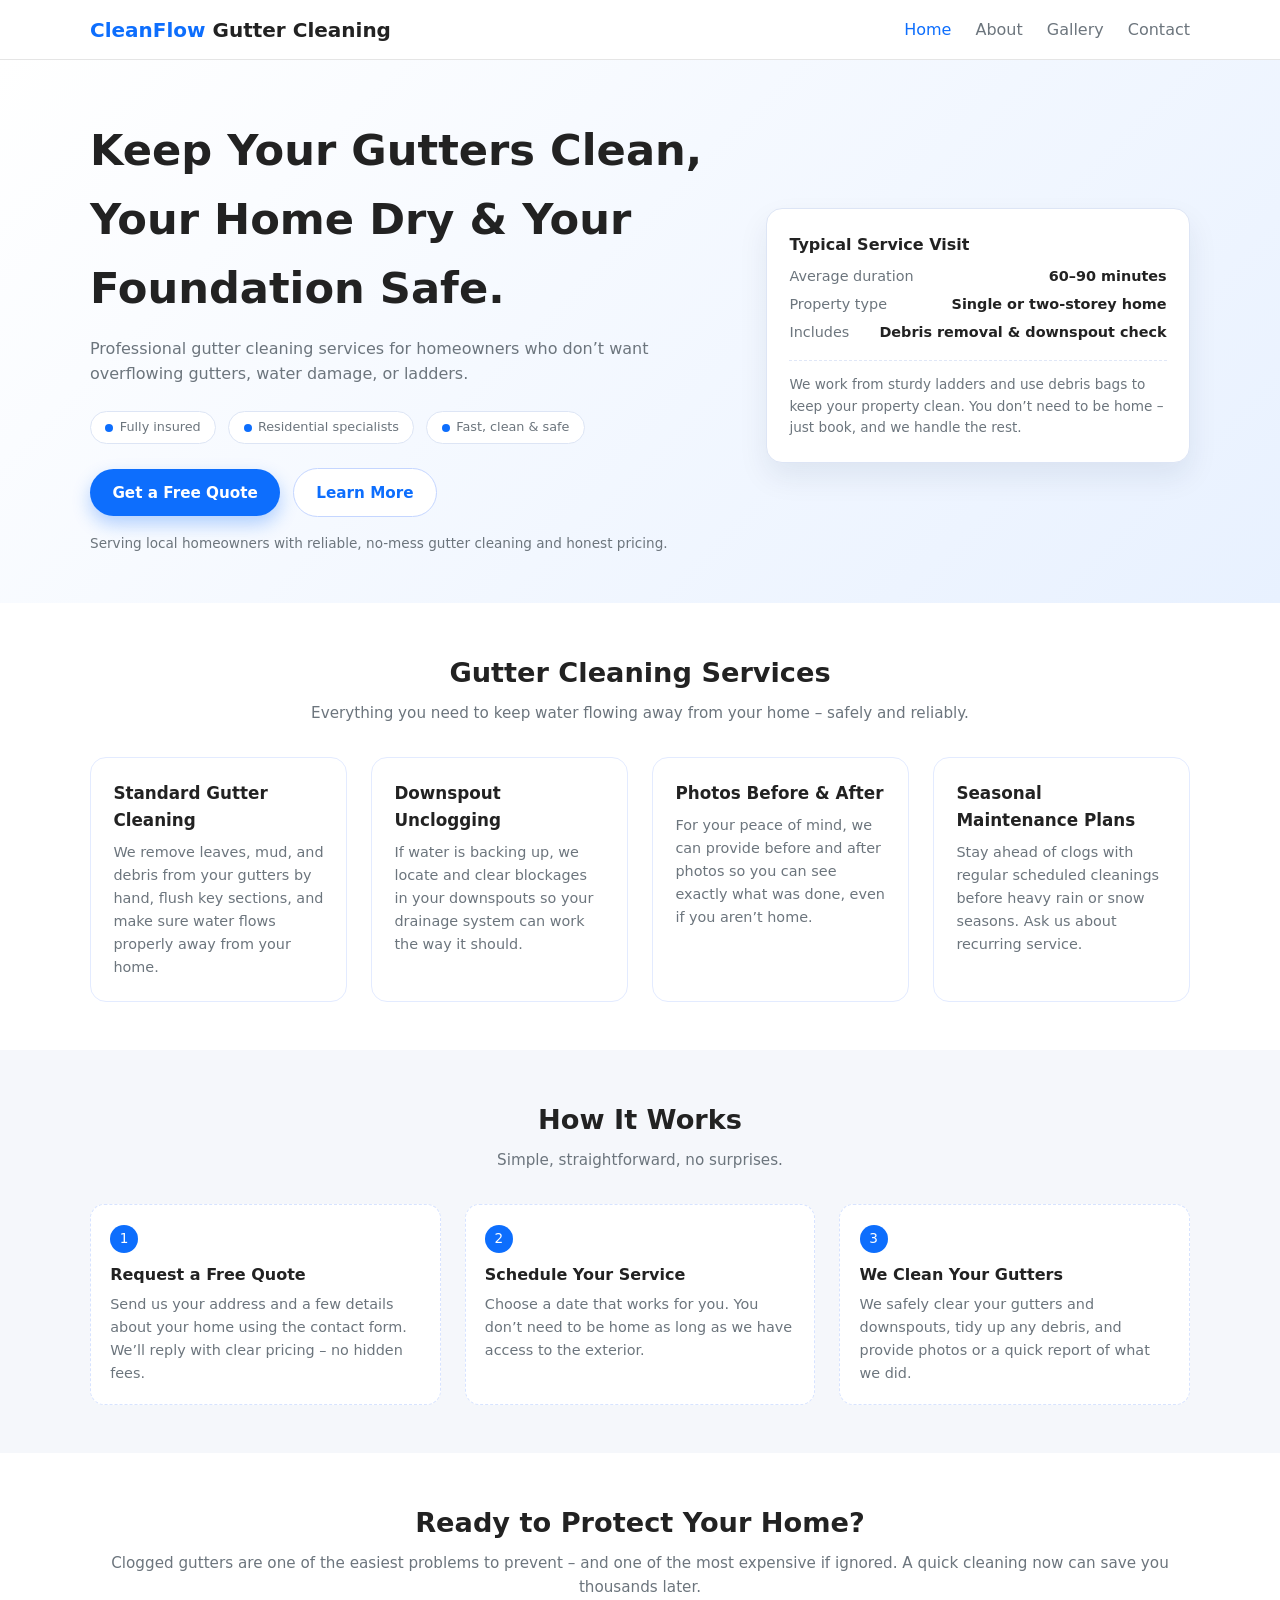
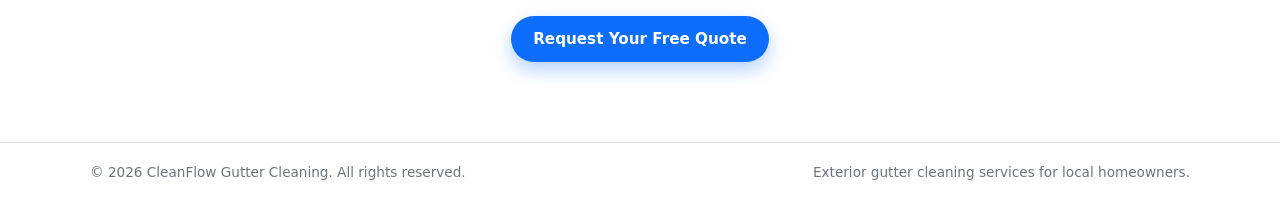
==== index.html @ 400c5cf8 "Add files via upload" ====
<!DOCTYPE html>
<html lang="en">
<head>
  <meta charset="UTF-8">
  <title>CleanFlow Gutter Cleaning | Professional Gutter Cleaning Services</title>
  <meta name="viewport" content="width=device-width, initial-scale=1">
  <meta name="description" content="Professional gutter cleaning services to protect your home from water damage. Fast, reliable, insured.">
  <link rel="stylesheet" href="style.css">
</head>
<body>
<header>
  <div class="container navbar">
    <div class="logo">CleanFlow <span>Gutter Cleaning</span></div>
    <nav>
      <ul>
        <li><a href="index.html" class="active">Home</a></li>
        <li><a href="about.html">About</a></li>
        <li><a href="gallery.html">Gallery</a></li>
        <li><a href="contact.html">Contact</a></li>
      </ul>
    </nav>
  </div>
</header>

<main>
  <!-- Hero -->
  <section class="hero">
    <div class="container hero-inner">
      <div>
        <h1>Keep Your Gutters Clean, Your Home Dry & Your Foundation Safe.</h1>
        <p class="hero-subtitle">
          Professional gutter cleaning services for homeowners who don’t want overflowing gutters,
          water damage, or ladders.
        </p>

        <div class="hero-badges">
          <div class="badge">
            <span class="badge-dot"></span> Fully insured
          </div>
          <div class="badge">
            <span class="badge-dot"></span> Residential specialists
          </div>
          <div class="badge">
            <span class="badge-dot"></span> Fast, clean & safe
          </div>
        </div>

        <div class="hero-cta">
          <a href="contact.html" class="btn btn-primary">Get a Free Quote</a>
          <a href="about.html" class="btn btn-outline">Learn More</a>
        </div>

        <p class="hero-note">
          Serving local homeowners with reliable, no-mess gutter cleaning and honest pricing.
        </p>
      </div>

      <aside class="hero-card">
        <div class="hero-card-title">Typical Service Visit</div>
        <div class="hero-card-line">
          <span class="label">Average duration</span>
          <span class="value">60–90 minutes</span>
        </div>
        <div class="hero-card-line">
          <span class="label">Property type</span>
          <span class="value">Single or two-storey home</span>
        </div>
        <div class="hero-card-line">
          <span class="label">Includes</span>
          <span class="value">Debris removal & downspout check</span>
        </div>
        <div class="hero-status">
          We work from sturdy ladders and use debris bags to keep your property clean.
          You don’t need to be home – just book, and we handle the rest.
        </div>
      </aside>
    </div>
  </section>

  <!-- Services -->
  <section class="section">
    <div class="container">
      <div class="section-title">
        <h2>Gutter Cleaning Services</h2>
        <p>Everything you need to keep water flowing away from your home – safely and reliably.</p>
      </div>

      <div class="services-grid">
        <div class="service-card">
          <h3>Standard Gutter Cleaning</h3>
          <p>
            We remove leaves, mud, and debris from your gutters by hand, flush key sections,
            and make sure water flows properly away from your home.
          </p>
        </div>
        <div class="service-card">
          <h3>Downspout Unclogging</h3>
          <p>
            If water is backing up, we locate and clear blockages in your downspouts so your drainage system
            can work the way it should.
          </p>
        </div>
        <div class="service-card">
          <h3>Photos Before & After</h3>
          <p>
            For your peace of mind, we can provide before and after photos so you can see exactly what was done,
            even if you aren’t home.
          </p>
        </div>
        <div class="service-card">
          <h3>Seasonal Maintenance Plans</h3>
          <p>
            Stay ahead of clogs with regular scheduled cleanings before heavy rain or snow seasons.
            Ask us about recurring service.
          </p>
        </div>
      </div>
    </div>
  </section>

  <!-- Process -->
  <section class="section section-light">
    <div class="container">
      <div class="section-title">
        <h2>How It Works</h2>
        <p>Simple, straightforward, no surprises.</p>
      </div>

      <div class="process-grid">
        <div class="process-step">
          <div class="process-step-number">1</div>
          <h3>Request a Free Quote</h3>
          <p>
            Send us your address and a few details about your home using the contact form.
            We’ll reply with clear pricing – no hidden fees.
          </p>
        </div>
        <div class="process-step">
          <div class="process-step-number">2</div>
          <h3>Schedule Your Service</h3>
          <p>
            Choose a date that works for you. You don’t need to be home as long as we have access to the exterior.
          </p>
        </div>
        <div class="process-step">
          <div class="process-step-number">3</div>
          <h3>We Clean Your Gutters</h3>
          <p>
            We safely clear your gutters and downspouts, tidy up any debris, and provide photos or a quick report
            of what we did.
          </p>
        </div>
      </div>
    </div>
  </section>

  <!-- CTA -->
  <section class="section">
    <div class="container">
      <div class="section-title">
        <h2>Ready to Protect Your Home?</h2>
        <p>
          Clogged gutters are one of the easiest problems to prevent – and one of the most expensive if ignored.
          A quick cleaning now can save you thousands later.
        </p>
        <p style="margin-top: 1rem;">
          <a href="contact.html" class="btn btn-primary">Request Your Free Quote</a>
        </p>
      </div>
    </div>
  </section>
</main>

<footer>
  <div class="container footer-inner">
    <span>© <span id="year"></span> CleanFlow Gutter Cleaning. All rights reserved.</span>
    <span>Exterior gutter cleaning services for local homeowners.</span>
  </div>
</footer>

<script>
  // Simple year auto-update
  document.getElementById('year').textContent = new Date().getFullYear();
</script>
</body>
</html>
---- style.css ----
/* General reset */
* {
  margin: 0;
  padding: 0;
  box-sizing: border-box;
}

:root {
  --primary: #0d6efd;
  --primary-dark: #0a4fb8;
  --light: #f5f7fb;
  --text: #222;
  --muted: #6c757d;
}

body {
  font-family: system-ui, -apple-system, BlinkMacSystemFont, "Segoe UI", sans-serif;
  color: var(--text);
  background-color: #ffffff;
  line-height: 1.6;
}

/* Layout utility */
.container {
  width: 90%;
  max-width: 1100px;
  margin: 0 auto;
}

/* Header / Nav */
header {
  background-color: #ffffff;
  border-bottom: 1px solid #e5e5e5;
  position: sticky;
  top: 0;
  z-index: 10;
}

.navbar {
  display: flex;
  align-items: center;
  justify-content: space-between;
  padding: 0.85rem 0;
}

.logo {
  font-weight: 700;
  font-size: 1.25rem;
  color: var(--primary);
}

.logo span {
  color: var(--text);
}

nav ul {
  list-style: none;
  display: flex;
  gap: 1.5rem;
}

nav a {
  text-decoration: none;
  color: var(--muted);
  font-weight: 500;
  transition: color 0.2s ease;
}

nav a:hover,
nav a.active {
  color: var(--primary);
}

/* Hero */
.hero {
  background: linear-gradient(135deg, #ffffff, #e8f1ff);
  padding: 3.5rem 0 3rem;
}

.hero-inner {
  display: grid;
  grid-template-columns: minmax(0, 1.5fr) minmax(0, 1fr);
  gap: 2.5rem;
  align-items: center;
}

.hero h1 {
  font-size: clamp(2.1rem, 4vw, 2.7rem);
  margin-bottom: 0.75rem;
}

.hero p.hero-subtitle {
  color: var(--muted);
  font-size: 1rem;
  margin-bottom: 1.5rem;
}

.hero-badges {
  display: flex;
  flex-wrap: wrap;
  gap: 0.75rem;
  margin-bottom: 1.5rem;
}

.badge {
  background-color: #ffffff;
  border-radius: 999px;
  padding: 0.35rem 0.9rem;
  font-size: 0.8rem;
  border: 1px solid #dde5f5;
  display: inline-flex;
  align-items: center;
  gap: 0.4rem;
  color: var(--muted);
}

.badge-dot {
  width: 8px;
  height: 8px;
  border-radius: 50%;
  background-color: var(--primary);
}

.hero-cta {
  display: flex;
  flex-wrap: wrap;
  gap: 0.8rem;
  align-items: center;
  margin-bottom: 1rem;
}

.btn {
  display: inline-flex;
  align-items: center;
  justify-content: center;
  padding: 0.7rem 1.4rem;
  border-radius: 999px;
  font-weight: 600;
  font-size: 0.95rem;
  text-decoration: none;
  cursor: pointer;
  border: none;
  transition: background-color 0.2s ease, transform 0.1s ease, box-shadow 0.1s ease;
}

.btn-primary {
  background-color: var(--primary);
  color: #ffffff;
  box-shadow: 0 8px 18px rgba(13, 110, 253, 0.3);
}

.btn-primary:hover {
  background-color: var(--primary-dark);
  transform: translateY(-1px);
  box-shadow: 0 10px 24px rgba(13, 110, 253, 0.35);
}

.btn-outline {
  background-color: #ffffff;
  color: var(--primary);
  border: 1px solid #c5d6ff;
}

.btn-outline:hover {
  background-color: #f0f3ff;
}

/* Hero secondary text */
.hero-note {
  font-size: 0.85rem;
  color: var(--muted);
}

/* Hero image block */
.hero-card {
  background-color: #ffffff;
  border-radius: 1rem;
  border: 1px solid #dde5f5;
  padding: 1.4rem;
  box-shadow: 0 14px 30px rgba(15, 35, 75, 0.08);
}

.hero-card-title {
  font-weight: 600;
  margin-bottom: 0.5rem;
}

.hero-card-line {
  display: flex;
  justify-content: space-between;
  margin-top: 0.3rem;
  font-size: 0.9rem;
}

.hero-card-line span.label {
  color: var(--muted);
}

.hero-card-line span.value {
  font-weight: 600;
}

.hero-status {
  margin-top: 1rem;
  padding-top: 0.8rem;
  border-top: 1px dashed #e0e7f7;
  font-size: 0.85rem;
  color: var(--muted);
}

/* Sections */
.section {
  padding: 3rem 0;
}

.section-light {
  background-color: var(--light);
}

.section-title {
  text-align: center;
  margin-bottom: 2rem;
}

.section-title h2 {
  font-size: 1.7rem;
  margin-bottom: 0.4rem;
}

.section-title p {
  color: var(--muted);
  font-size: 0.95rem;
}

/* Services */
.services-grid {
  display: grid;
  grid-template-columns: repeat(auto-fit, minmax(230px, 1fr));
  gap: 1.5rem;
}

.service-card {
  background-color: #ffffff;
  border-radius: 1rem;
  border: 1px solid #e3ebff;
  padding: 1.4rem;
}

.service-card h3 {
  margin-bottom: 0.4rem;
  font-size: 1.05rem;
}

.service-card p {
  color: var(--muted);
  font-size: 0.9rem;
}

/* Steps / Process */
.process-grid {
  display: grid;
  grid-template-columns: repeat(auto-fit, minmax(230px, 1fr));
  gap: 1.5rem;
}

.process-step {
  background-color: #ffffff;
  border-radius: 0.9rem;
  padding: 1.2rem;
  border: 1px dashed #d7e3ff;
}

.process-step-number {
  width: 28px;
  height: 28px;
  border-radius: 999px;
  background-color: var(--primary);
  color: #ffffff;
  font-size: 0.85rem;
  display: flex;
  align-items: center;
  justify-content: center;
  margin-bottom: 0.6rem;
}

.process-step h3 {
  font-size: 1rem;
  margin-bottom: 0.3rem;
}

.process-step p {
  font-size: 0.9rem;
  color: var(--muted);
}

/* About page */
.about-layout {
  display: grid;
  grid-template-columns: minmax(0, 1.4fr) minmax(0, 1fr);
  gap: 2.5rem;
  align-items: flex-start;
}

.about-highlight {
  background-color: #ffffff;
  border-radius: 1rem;
  border: 1px solid #e3e9fb;
  padding: 1.4rem;
}

.about-highlight h3 {
  margin-bottom: 0.6rem;
}

.about-highlight ul {
  list-style: none;
  padding-left: 0;
}

.about-highlight li {
  font-size: 0.9rem;
  color: var(--muted);
  margin-bottom: 0.4rem;
}

/* Contact page */
.contact-grid {
  display: grid;
  grid-template-columns: minmax(0, 1.4fr) minmax(0, 1fr);
  gap: 2.2rem;
  align-items: flex-start;
}

.contact-form {
  background-color: #ffffff;
  border-radius: 1rem;
  border: 1px solid #e3ebff;
  padding: 1.4rem;
}

.contact-form h2 {
  margin-bottom: 0.3rem;
}

.contact-form p {
  color: var(--muted);
  font-size: 0.9rem;
  margin-bottom: 1rem;
}

.form-row {
  display: flex;
  gap: 1rem;
}

.form-group {
  margin-bottom: 0.9rem;
  flex: 1;
}

label {
  display: block;
  font-size: 0.85rem;
  margin-bottom: 0.25rem;
  font-weight: 500;
}

input,
textarea {
  width: 100%;
  padding: 0.55rem 0.7rem;
  border-radius: 0.6rem;
  border: 1px solid #d3ddf3;
  font-size: 0.9rem;
  font-family: inherit;
  outline: none;
  transition: border-color 0.15s ease, box-shadow 0.15s ease;
}

input:focus,
textarea:focus {
  border-color: var(--primary);
  box-shadow: 0 0 0 1px rgba(13, 110, 253, 0.18);
}

textarea {
  min-height: 120px;
  resize: vertical;
}

/* Contact info */
.contact-info-box {
  background-color: var(--light);
  border-radius: 1rem;
  padding: 1.4rem;
  border: 1px solid #e3ebff;
}

.contact-info-box h3 {
  margin-bottom: 0.4rem;
}

.contact-info-box p {
  font-size: 0.9rem;
  color: var(--muted);
  margin-bottom: 0.6rem;
}

.contact-list {
  list-style: none;
  font-size: 0.9rem;
}

.contact-list li {
  margin-bottom: 0.4rem;
}

/* Gallery */
.gallery-grid {
  display: grid;
  grid-template-columns: repeat(auto-fit, minmax(220px, 1fr));
  gap: 1rem;
}

.gallery-item {
  background-color: #ffffff;
  border-radius: 0.9rem;
  overflow: hidden;
  border: 1px solid #e3ebff;
}

.gallery-image {
  background-color: #d3e4ff;
  height: 170px;
  display: flex;
  align-items: center;
  justify-content: center;
  color: #ffffff;
  font-weight: 600;
  font-size: 1rem;
}

.gallery-caption {
  padding: 0.7rem 0.9rem 0.9rem;
  font-size: 0.85rem;
  color: var(--muted);
}

/* Footer */
footer {
  border-top: 1px solid #e5e5e5;
  padding: 1.2rem 0;
  background-color: #ffffff;
  font-size: 0.85rem;
  color: var(--muted);
}

.footer-inner {
  display: flex;
  flex-wrap: wrap;
  justify-content: space-between;
  gap: 0.75rem;
}

/* Responsive */
@media (max-width: 840px) {
  .hero-inner,
  .about-layout,
  .contact-grid {
    grid-template-columns: 1fr;
  }

  nav ul {
    gap: 0.9rem;
  }

  .navbar {
    flex-wrap: wrap;
    gap: 0.5rem;
  }
}

@media (max-width: 600px) {
  .hero {
    padding-top: 2.6rem;
  }

  .hero-cta {
    flex-direction: column;
    align-items: flex-start;
  }

  .footer-inner {
    flex-direction: column;
    align-items: flex-start;
  }
}
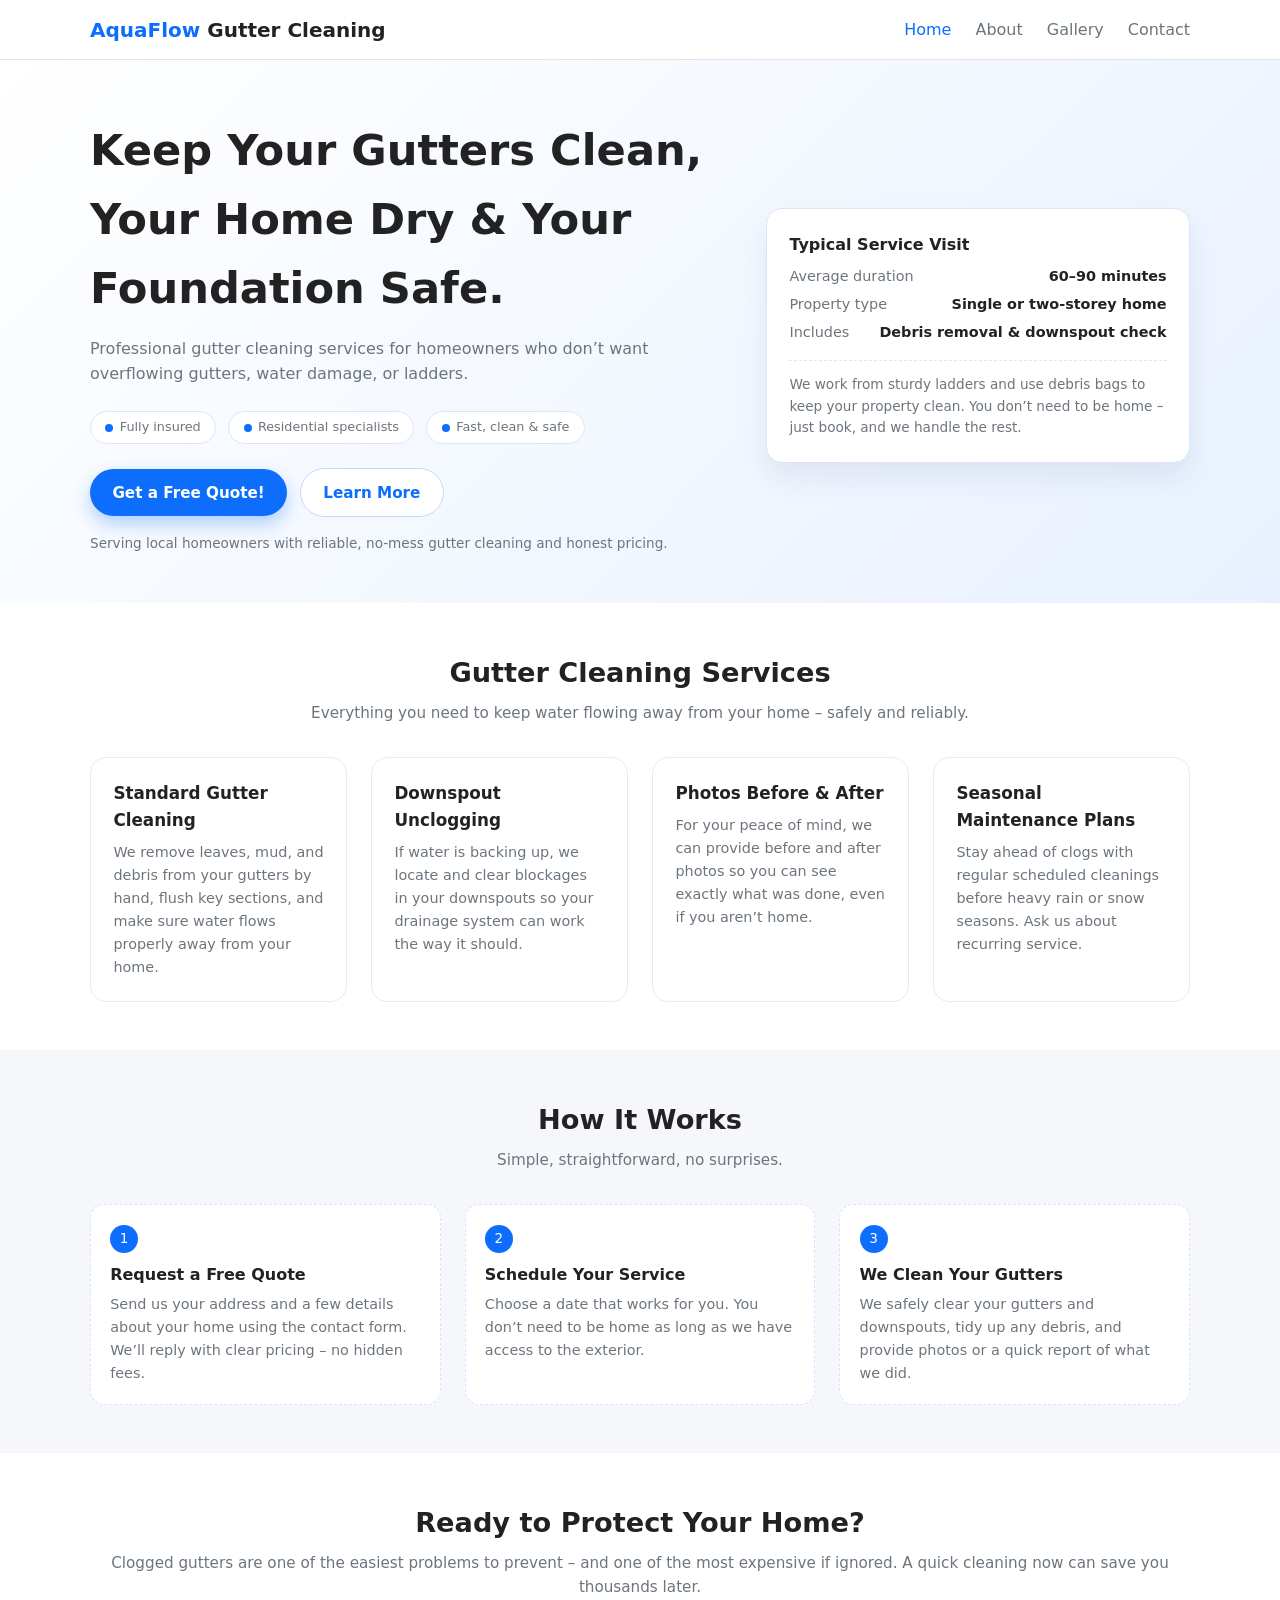
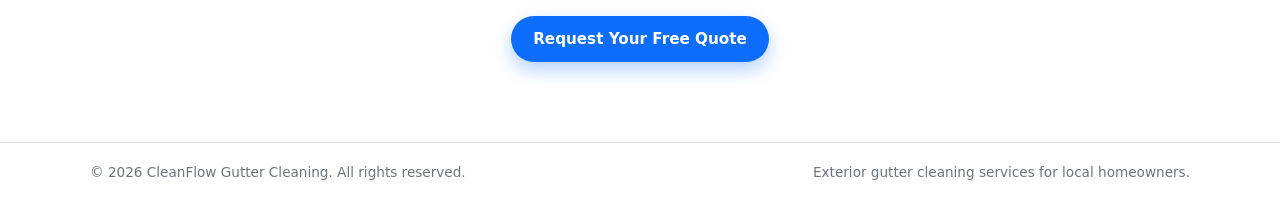
==== commit f6b4262c: "Update index.html" ====
--- a/index.html
+++ b/index.html
@@ -2,7 +2,7 @@
 <html lang="en">
 <head>
   <meta charset="UTF-8">
-  <title>CleanFlow Gutter Cleaning | Professional Gutter Cleaning Services</title>
+  <title>AquaFlow | Professional Gutter Cleaning Services</title>
   <meta name="viewport" content="width=device-width, initial-scale=1">
   <meta name="description" content="Professional gutter cleaning services to protect your home from water damage. Fast, reliable, insured.">
   <link rel="stylesheet" href="style.css">
@@ -10,7 +10,7 @@
 <body>
 <header>
   <div class="container navbar">
-    <div class="logo">CleanFlow <span>Gutter Cleaning</span></div>
+    <div class="logo">AquaFlow <span>Gutter Cleaning</span></div>
     <nav>
       <ul>
         <li><a href="index.html" class="active">Home</a></li>
@@ -46,7 +46,7 @@
         </div>
 
         <div class="hero-cta">
-          <a href="contact.html" class="btn btn-primary">Get a Free Quote</a>
+          <a href="contact.html" class="btn btn-primary">Get a Free Quote!</a>
           <a href="about.html" class="btn btn-outline">Learn More</a>
         </div>
 
